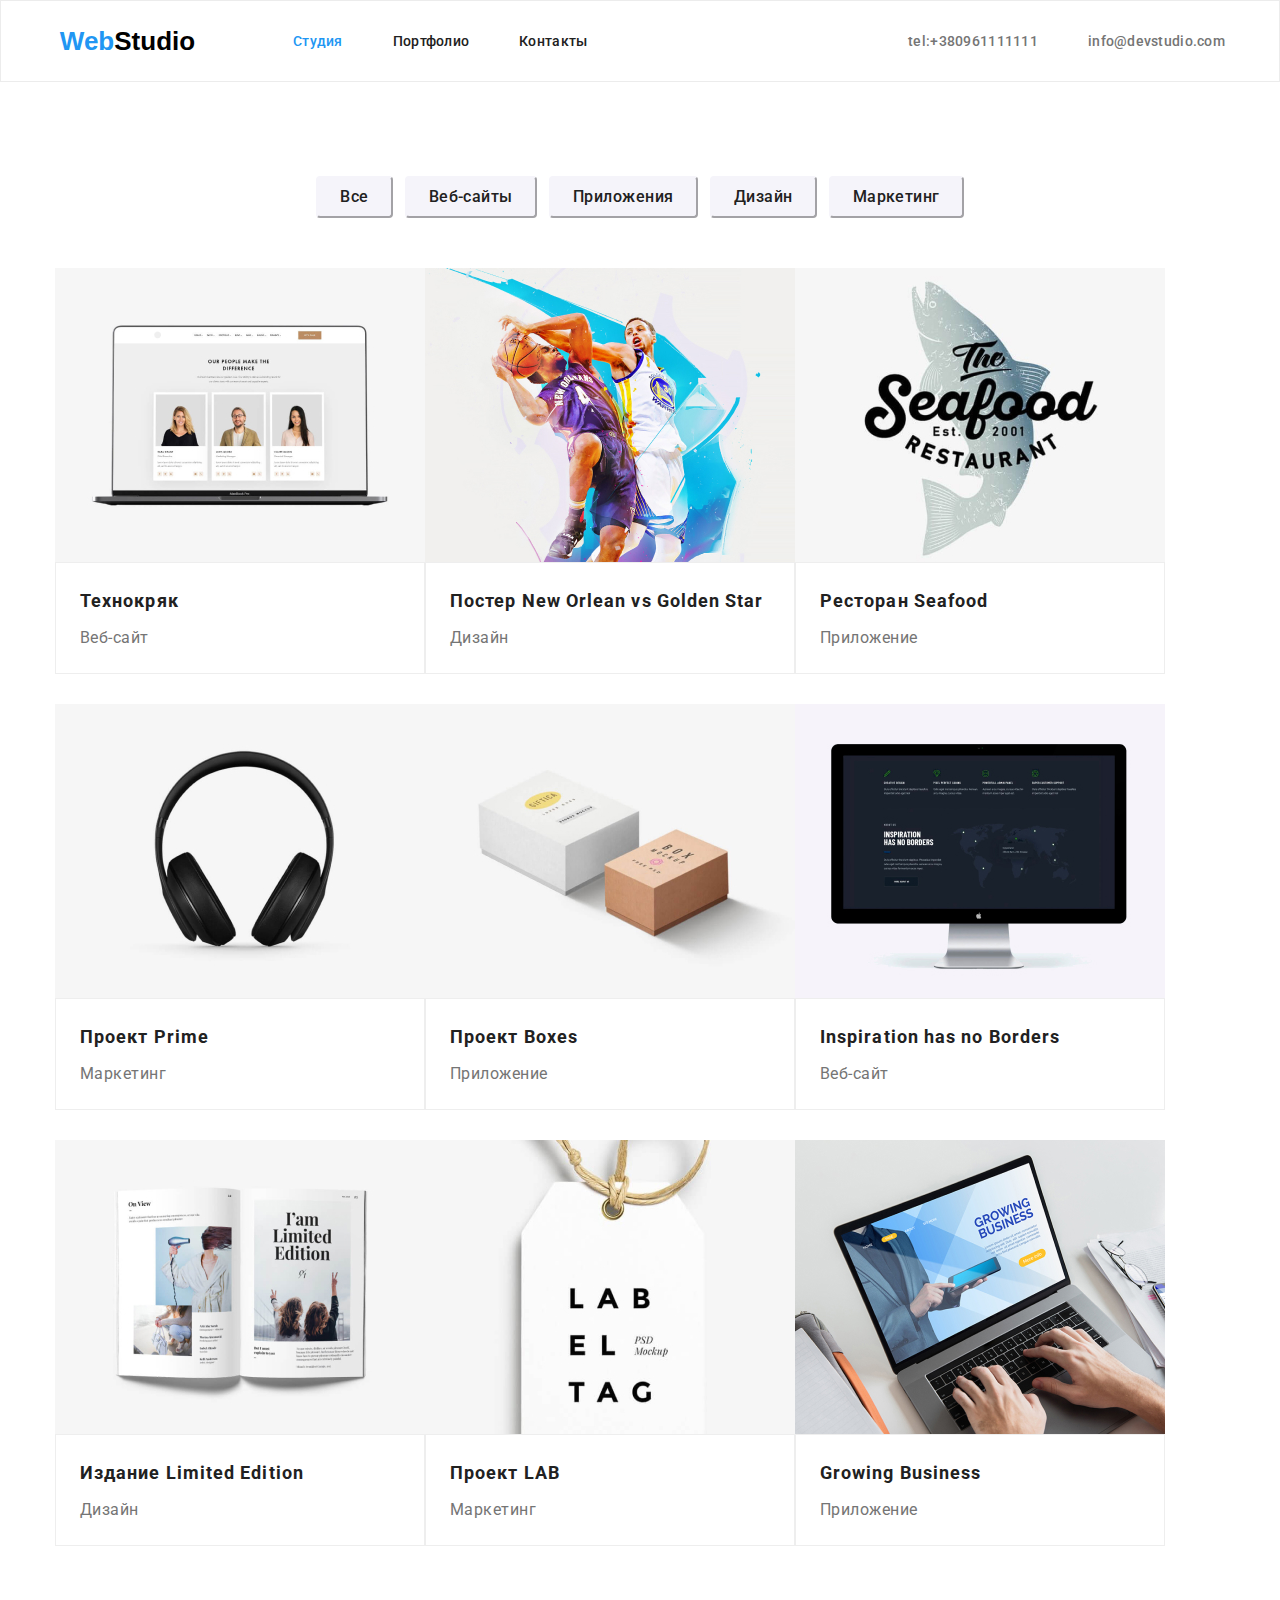
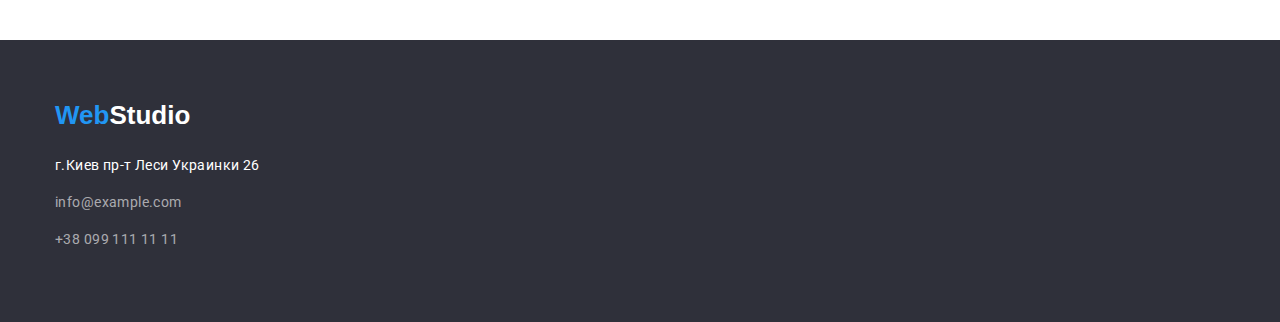
==== portfolio.html @ c56474a8 "перенос дз№3" ====
<!DOCTYPE html>
<html lang="en">

<head>
    <meta charset="UTF-8">
    <meta name="viewport" content="width=device-width, initial-scale=1.0">
    <title>Document</title>
    <link rel="stylesheet"
        href="https://cdnjs.cloudflare.com/ajax/libs/modern-normalize/1.0.0/modern-normalize.min.css">
    <link rel="preconnect" href="https://fonts.gstatic.com">
    <link
        href="https://fonts.googleapis.com/css2?family=Raleway:wght@700&family=Roboto:wght@400;500;700;900&display=swap"
        rel="stylesheet">
    <link rel="stylesheet" href="./CSS/styles.css">
</head>

<body>
    <header class="header">
        <div class="header-nav container">
            <div class="site-nav">
                <nav class="navigation">
                    <a class="logotype logotype-light-theme" href="./index.html"><span class="logo-web">Web</span>Studio</a>
                    <ul class="navigation-list list">
                        <li class="navigation-list-item">
                            <a class="navigation-list-link current" href="./index.html">Студия</a>
                        </li>
                        <li class="navigation-list-item">
                            <a class="navigation-list-link" href="./portfolio.html">Портфолио</a>
                        </li>
                        <li class="navigation-list-item">
                            <a class="navigation-list-link" href="#">Контакты</a>
                        </li>
                    </ul>
                </nav>
            </div>
            <div class="auth-nav">
                <a class="info" href="tel:+380961111111">tel:+380961111111</a>
                <a class="info" href="mailto:info@devstudio.com">info@devstudio.com</a>
            </div>
        </div>
    </header>
    <main class="main">
        <!--HERO-->
        <section class="buttons">
            <div class="nav-menu container">
                <nav class="nav-menu-btn">
                    <ul class="buttons-list list">
                        <li class="buttons-list-item">
                            <button type="button" class="buttons-list-item-btn">Все</button>
                        </li>
                        <li class="buttons-list-item">
                            <button type="button" class="buttons-list-item-btn">Веб-сайты</button>
                        </li>
                        <li class="buttons-list-item">
                            <button type="button" class="buttons-list-item-btn">Приложения</button>
                        </li>
                        <li class="buttons-list-item">
                            <button type="button" class="buttons-list-item-btn">Дизайн</button>
                        </li>
                        <li class="buttons-list-item">
                            <button type="button" class="buttons-list-item-btn">Маркетинг</button>
                        </li>
                    </ul>
                </nav>
            </div>
        </section>

        <!--Projects-->
        <section class="projects">
            <div class="container">
                <ul class="projects-list list">
                    <li class="projects-list-item">
                        <a class="link" href="#">
                            <img class="projects-list-item-img" src="./images/Projects/imgproject1.jpg" alt="Фото наших разработчиков">
                            <div class="projects-inbox">
                                <h2 class="projects-title">Технокряк</h2>
                                <p class="projects-text">Веб-сайт</p>
                            </div>
                        </a>
                    </li>
                    <li class="projects-list-item">
                        <a class="link" href="#">
                            <img class="projects-list-item-img" src="./images/Projects/imgProject2.jpg" alt="Баскетболист выхватывет мяч">
                            <div class="projects-inbox">
                                <h2 class="projects-title">Постер New Orlean vs Golden Star</h2>
                                <p class="projects-text">Дизайн</p>
                            </div> 
                        </a>
                    </li>
                    <li class="projects-list-item">
                        <a class="link" href="#">
                            <img class="projects-list-item-img" src="./images/Projects/imgProject3.jpg" alt="Логотип ресторана">
                            <div class="projects-inbox">
                                <h2 class="projects-title">Ресторан Seafood</h2>
                                <p class="projects-text">Приложение</p>
                            </div>
                        </a>
                    </li>
                    <li class="projects-list-item">
                        <a class="link" href="#">
                            <img class="projects-list-item-img" src="./images/Projects/imgProject4.jpg" alt="Наушники">
                            <div class="projects-inbox">
                                <h2 class="projects-title">Проект Prime</h2>
                                <p class="projects-text">Маркетинг</p>
                            </div>
                        </a>
                    </li>
                    <li class="projects-list-item">
                        <a class="link" href="#">
                            <img class="projects-list-item-img" src="./images/Projects/imgProject5.jpg" alt="Фото коробков">
                            <div class="projects-inbox">
                                <h2 class="projects-title">Проект Boxes</h2>
                                <p class="projects-text">Приложение</p>
                            </div>
                        </a>
                    </li>
                    <li class="projects-list-item">
                        <a class="link" href="#">
                            <img class="projects-list-item-img" src="./images/Projects/imgProject6.jpg" alt="Фото монитора">
                            <div class="projects-inbox">
                                <h2 class="projects-title">Inspiration has no Borders</h2>
                                <p class="projects-text">Веб-сайт</p>
                            </div>
                        </a>
                    </li>
                    <li class="projects-list-item">
                        <a class="link" href="#">
                            <img class="projects-list-item-img" src="./images/Projects/imgProject7.jpg" alt="Открытая книга">
                            <div class="projects-inbox">
                                <h2 class="projects-title">Издание Limited Edition</h2>
                                <p class="projects-text">Дизайн</p>
                            </div>
                        </a>
                    </li>
                    <li class="projects-list-item">
                        <a class="link" href="#">
                            <img class="projects-list-item-img" src="./images/Projects/imgProject8.jpg" alt="Фото лэйбла">
                            <div class="projects-inbox">
                                <h2 class="projects-title">Проект LAB</h2>
                                <p class="projects-text">Маркетинг</p>
                            </div>
                        </a>
                    </li>
                    <li class="projects-list-item">
                        <a class="link" href="#">
                            <img class="projects-list-item-img" src="./images/Projects/imgProject9.jpg" alt="Работа на ноутбуке">
                            <div class="projects-inbox">
                                <h2 class="projects-title">Growing Business</h2>
                                <p class="projects-text">Приложение</p>
                            </div>
                        </a>
                    </li>
                </ul>
            </div>
            
        </section>
    </main>
    <footer class="footer">
        <div class="contact-info container">
            <a class="logotype logotype-dark-theme" href="#"><span class="logo-web">Web</span>Studio</a>
            <address class="address">
                <ul class="address-list list">
                    <li class="address-list-item">
                        <a class="address-list-item-link link" href="https://goo.gl/maps/BzRHqHWoNw8cr5Rj8"
                            target="blank">г.Киев
                            пр-т Леси Украинки 26</a>
                    </li>
                    <li class="address-list-item">
                        <a class="address-list-item-link-mail link" href="mailto:info@example.com">info@example.com</a>
                    </li>
                    <li class="address-list-item">
                        <a class="address-list-item-link-tel link" href="tel:+380991111111">+38 099 111 11 11</a>
                    </li>
                </ul>
        </div>
    </footer>
</body>

</html>
---- CSS/styles.css ----
:root {
  --text-font: "Roboto", sans-serif;
  --logo-font: "Relaway", sans-serif;
  --accent-color: #2196f3;
  --main-color: #757575;
  --title-color: #212121;
  --white-text-color: #ffffff;
}
body {
  background-color: var(--white-text-color);
  font-family: var(--text-font);
  font-style: normal;
}
h1,
h2,
h3,
h4,
h5,
h6,
p {
  margin: 0;
  /* padding: 0; */
}

ul,
ol {
  margin: 0;
  padding: 0;
}

img {
  display: block;
}
.list {
  list-style: none;
}

.link {
  text-decoration: none;
}

/* Components */

.address {
  font-style: normal;
  color: var(--white-text-color);
}

/* logo */
.logotype {
  display: inline-block;
  width: 145px;
  font-family: var(--logo-font);
  font-weight: 700;
  font-size: 26px;
  line-height: 1.19;
  text-decoration: none;
  letter-spacing: 0.03 em;
  font-style: normal;
}
.header .logotype {
  margin-right: 93px;
}

.logo-web {
  color: var(--accent-color);
  font-style: normal;
}
.logotype-light-theme {
  color: #000000;
}
.logotype-dark-theme {
  color: var(--white-text-color);
}

/* header*/
.header {
  border: 1px solid #ececec;
}
.main {
  padding-top: 94px;
  padding-bottom: 94px;
}
.container {
  width: 1200px;
  padding-left: 15px;
  padding-right: 15px;
  margin: 0 auto;
  box-sizing: border-box;
}
.header-nav {
  text-align: center;
  display: flex;
}
.navigation {
  display: flex;
  align-items: center;
}
/*auth-nav */
.auth-nav {
  display: flex;
  align-items: center;
  margin-left: auto;
}
.auth-nav .info + .info {
  margin-left: 50px;
}
.navigation-list {
  display: flex;
}
.navigation-list-item:not(:last-child) {
  margin-right: 50px;
}
.info {
  display: block;
}
.navigation-list-item,
.info {
  padding-top: 32px;
  padding-bottom: 32px;
}
.navigation-list-link {
  display: block;
  font-family: var(--text-font);
  font-weight: 500;
  font-size: 14px;
  line-height: 1.143;
  letter-spacing: 0.02em;
  color: var(--title-color);
  text-decoration: none;
}
.navigation-list-link:hover,
.navigation-list-link:focus {
  color: var(--accent-color);
}
.navigation-list .navigation-list-link.current {
  color: var(--accent-color);
}

.header .info {
  display: block;
  font-family: var(--text-font);
  font-weight: 500;
  font-size: 14px;
  line-height: 1.143;
  text-decoration: none;
  letter-spacing: 0.02em;
  color: var(--main-color);
}
.info:hover,
.info:focus {
  color: var(--accent-color);
}

.address-list-item-link {
  font-family: var(--text-font);
  font-style: normal;
  font-weight: 400;
  font-size: 14px;
  line-height: 2;
  letter-spacing: 0.03em;
  color: var(--white-text-color);
}
.address-list-item-link-mail,
.address-list-item-link-tel {
  font-family: var(--text-font);
  font-style: normal;
  font-weight: 400;
  font-size: 14px;
  line-height: 2;
  text-decoration: none;
  letter-spacing: 0.03em;
  color: rgba(255, 255, 255, 0.6);
}

/* Components end */

/* hero*/
.hero {
  /* display: flex; */
  padding-top: 200px;
  padding-bottom: 200px;
  background-color: #2f303a;
}
.hero .container {
  display: flex;
  justify-content: center;
}

.hero-side {
  display: inline-block;
  text-align: center;
}
.title {
  margin-bottom: 30px;
  width: 696px;
  font-family: var(--text-font);
  font-weight: 900;
  font-size: 44px;
  line-height: 1.364;
  text-align: center;
  letter-spacing: 0.06em;
  text-transform: uppercase;
  color: var(--white-text-color);
}

.modal-btn {
  padding: 10px 32px;
  width: 200px;
  display: inline-block;
  min-width: 200px;
  text-align: center;
  font-family: var(--text-font);
  font-weight: 700;
  font-size: 16px;
  line-height: 1.875;
  box-shadow: 0px 4px 4px rgba(0, 0, 0, 0.15);
  border-radius: 4px;
  color: var(--white-text-color);
  background: var(--accent-color);
  cursor: pointer;
}

/* items */
.items {
  padding: 94px 0;
}
.items-list {
  margin-bottom: 94px;
  display: flex;
  min-width: 1170px;
}

.items-list-item {
  width: 270px;
}
.items-list-item:not(:last-child) {
  margin-right: 30px;
}
.items-title {
  margin-bottom: 10px;
  font-family: var(--text-font);
  font-weight: 700;
  font-size: 14px;
  line-height: 1.143;
  letter-spacing: 0.03em;
  text-transform: uppercase;
  color: var(--title-color);
}
.items-text {
  font-family: var(--text-font);
  font-weight: 400;
  font-size: 14px;
  line-height: 1.71;
  letter-spacing: 0.03em;
  color: var(--main-color);
}

/* about us */
.about-us {
  padding-bottom: 94px;
}
.about-us-title,
.our-team-title {
  font-family: var(--text-font);
  font-weight: 700;
  font-size: 36px;
  line-height: 1.167;

  letter-spacing: 0.03em;
  color: var(--title-color);
}
.about-us-list {
  display: flex;
  margin-bottom: 94px;
}
.about-us-list-item:not(:last-child) {
  margin-right: 30px;
}
.about-us-title {
  justify-content: center;
  text-align: center;
  min-width: 376px;
  margin-bottom: 50px;
}

/* our team */
.our-team {
  background-color: #f5f4fa;
}
.our-team-guys {
  padding-top: 94px;
  padding-bottom: 94px;
}
.our-team-title {
  margin-bottom: 50px;
  text-align: center;
}
.our-team-list {
  display: flex;
  justify-content: space-between;
}
.our-team-list-item {
  width: 270px;
}
.our-team-text {
  text-align: center;
  padding-top: 30px;
  padding-bottom: 30px;
  background-color: #fff;
}
.our-team-title-names {
  margin-bottom: 10px;
}
.our-team-positions {
  font-family: var(--text-font);
  font-weight: normal;
  font-size: 16px;
  line-height: 1.188;
  letter-spacing: 0.03em;
  color: var(--main-color);
}

/* hero portfolio */
.buttons-list-item-btn {
  padding: 6px 22px;
  display: inline-block;
  text-align: center;
  font-family: var(--text-font);
  font-weight: 500;
  font-size: 16px;
  line-height: 1.625;
  letter-spacing: 0.03em;
  color: var(--title-color);
  cursor: pointer;
  background: #f5f4fa;
  border-radius: 4px;
  border-color: #f5f4fa;
}
.buttons-list-item-btn:hover,
.buttons-list-item-btn:focus {
  color: #ffffff;
  background: var(--accent-color);
  box-shadow: 0px 3px 1px rgba(0, 0, 0, 0.1), 0px 1px 2px rgba(0, 0, 0, 0.08),
    0px 2px 2px rgba(0, 0, 0, 0.12);
}

/* projects Portfolio */

.projects-title {
  margin-bottom: 4px;
  font-family: var(--text-font);
  font-weight: 700;
  font-size: 18px;
  line-height: 2;
  letter-spacing: 0.06em;
  color: var(--title-color);
}
.projects-text {
  font-family: var(--text-font);
  font-weight: 400;
  font-size: 16px;
  line-height: 1.875;
  letter-spacing: 0.03em;
  color: var(--main-color);
}
.projects-list {
  display: flex;
  flex-wrap: wrap;
}
.projects-list-item {
  width: calc((100%-60px) / 3);
}
.projects-list-item:nth-child(3n) {
  margin-right: 0;
}
.projects-list-item:not(:nth-last-child(-n + 3)) {
  margin-bottom: 30px;
}
.projects-inbox {
  width: 370px;
  padding: 20px 24px;
  background: #ffffff;
  border: 1px solid #eeeeee;
  box-sizing: border-box;
}

/* footer */

.footer {
  padding-top: 60px;
  padding-bottom: 60px;
  background-color: #2f303a;
}

.logotype.logotype-dark-theme {
  display: inline-block;
  margin-bottom: 20px;
}
.address-list-item {
  min-width: 231px;
  margin-bottom: 9px;
}
/* Hero Portfolio*/

.buttons .container {
  display: flex;
  display: block;
}
.nav-menu {
  text-align: center;
}
.buttons-list {
  display: block;
  margin-bottom: 50px;
}
.buttons-list-item {
  display: inline-block;
}
.buttons-list-item:not(:last-child) {
  margin-right: 8px;
}
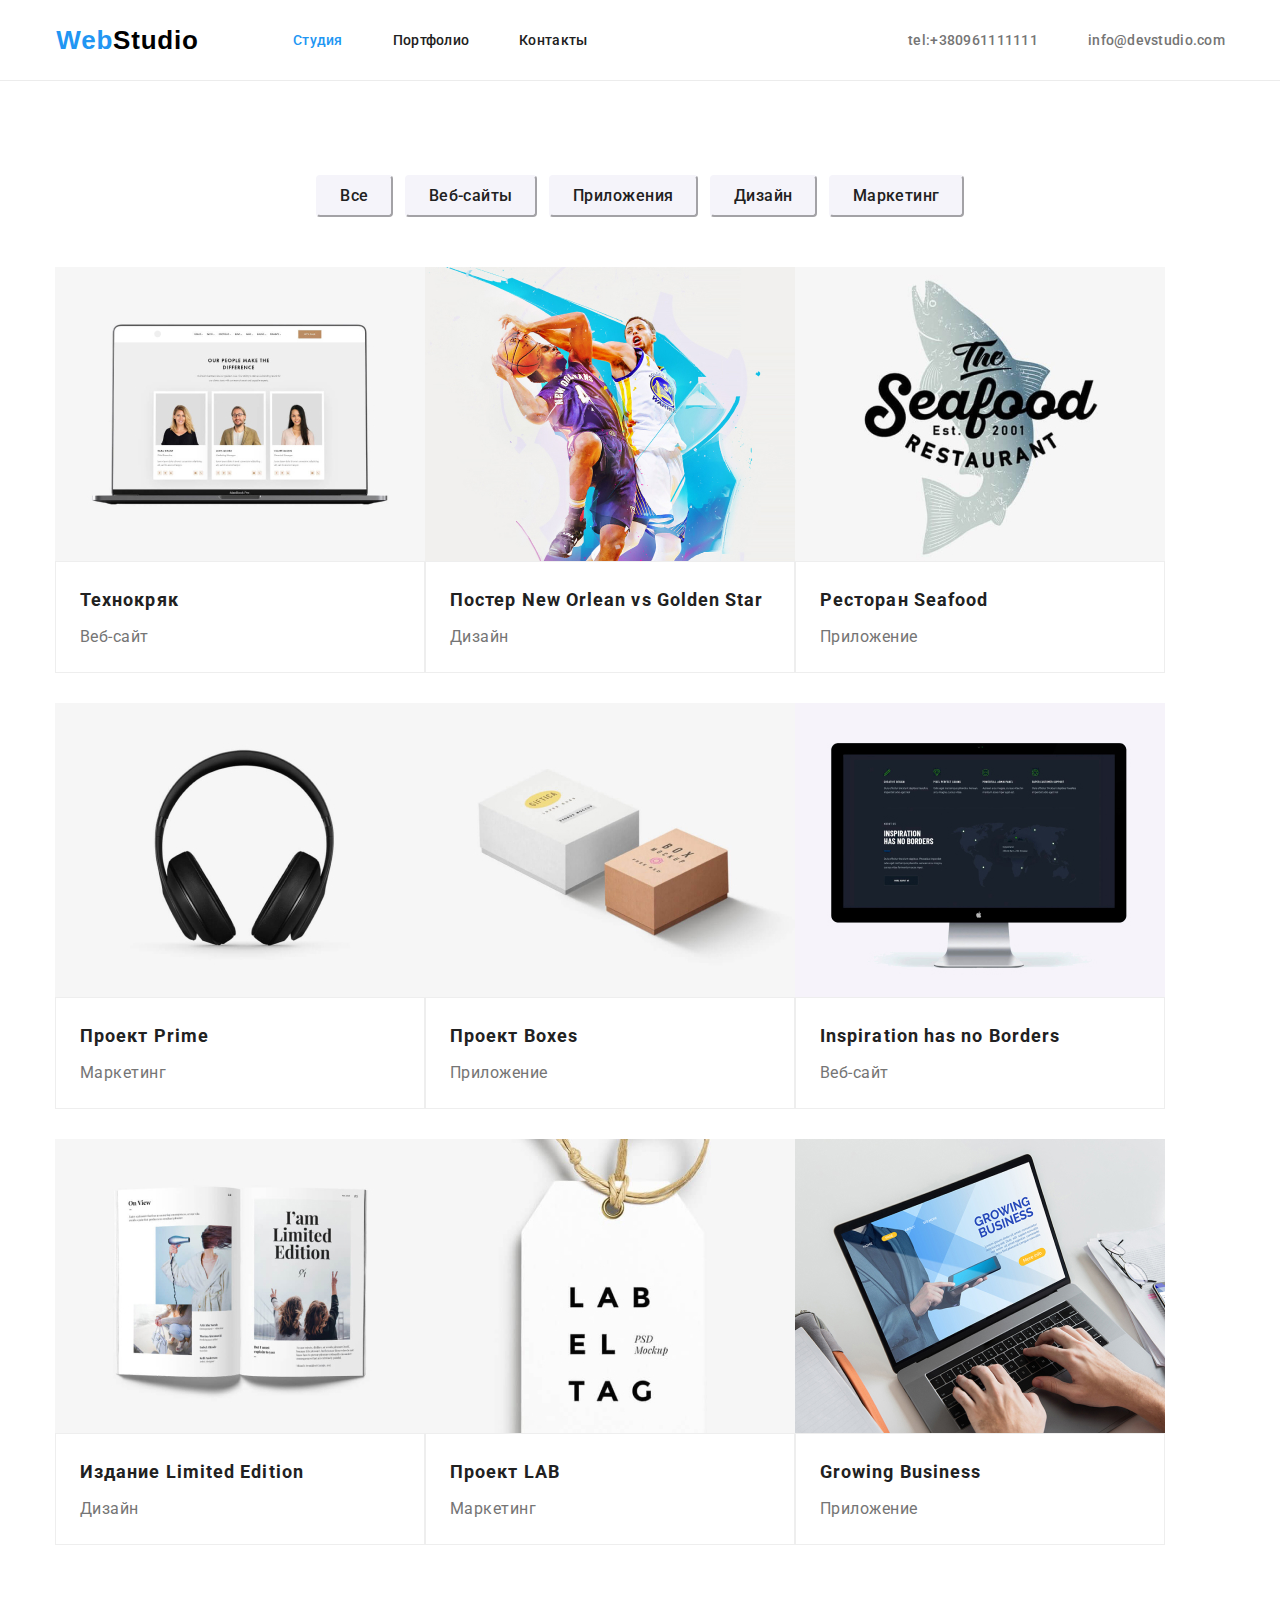
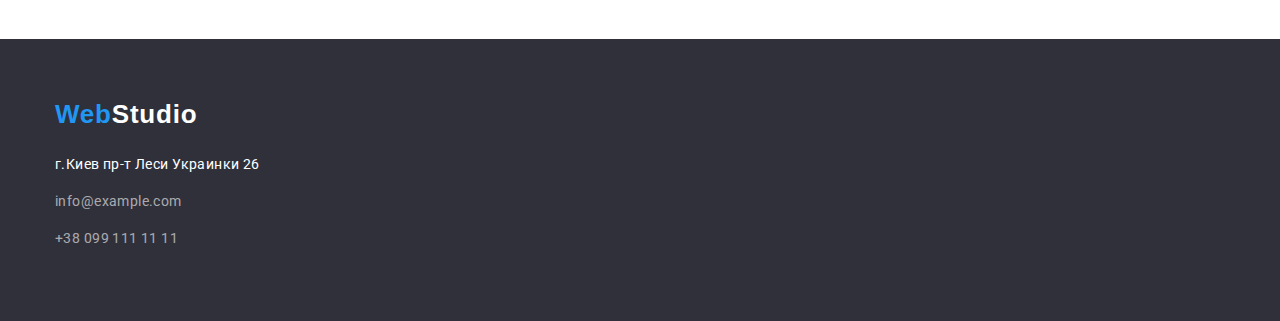
==== commit 58fcba61: "add from 3 repository" ====
--- a/portfolio.html
+++ b/portfolio.html
@@ -41,7 +41,7 @@
     </header>
     <main class="main">
         <!--HERO-->
-        <section class="buttons">
+        <section class="projects">
             <div class="nav-menu container">
                 <nav class="nav-menu-btn">
                     <ul class="buttons-list list">
@@ -63,10 +63,7 @@
                     </ul>
                 </nav>
             </div>
-        </section>
-
-        <!--Projects-->
-        <section class="projects">
+    
             <div class="container">
                 <ul class="projects-list list">
                     <li class="projects-list-item">
--- a/CSS/styles.css
+++ b/CSS/styles.css
@@ -55,7 +55,7 @@
   font-size: 26px;
   line-height: 1.19;
   text-decoration: none;
-  letter-spacing: 0.03 em;
+  letter-spacing: 0.03em;
   font-style: normal;
 }
 .header .logotype {
@@ -75,7 +75,7 @@
 
 /* header*/
 .header {
-  border: 1px solid #ececec;
+  border-bottom: 1px solid #ececec;
 }
 .main {
   padding-top: 94px;
@@ -114,7 +114,7 @@
 .info {
   display: block;
 }
-.navigation-list-item,
+.navigation-list-link,
 .info {
   padding-top: 32px;
   padding-bottom: 32px;
@@ -226,7 +226,6 @@
   padding: 94px 0;
 }
 .items-list {
-  margin-bottom: 94px;
   display: flex;
   min-width: 1170px;
 }
@@ -272,7 +271,6 @@
 }
 .about-us-list {
   display: flex;
-  margin-bottom: 94px;
 }
 .about-us-list-item:not(:last-child) {
   margin-right: 30px;
@@ -302,12 +300,13 @@
 }
 .our-team-list-item {
   width: 270px;
+  box-shadow: 0px 1px 3px rgba(0, 0, 0, 0.12), 0px 1px 1px rgba(0, 0, 0, 0.14),
+    0px 2px 1px rgba(0, 0, 0, 0.2);
+  background-color: #fff;
 }
 .our-team-text {
   text-align: center;
-  padding-top: 30px;
-  padding-bottom: 30px;
-  background-color: #fff;
+  padding: 30px 32px;
 }
 .our-team-title-names {
   margin-bottom: 10px;
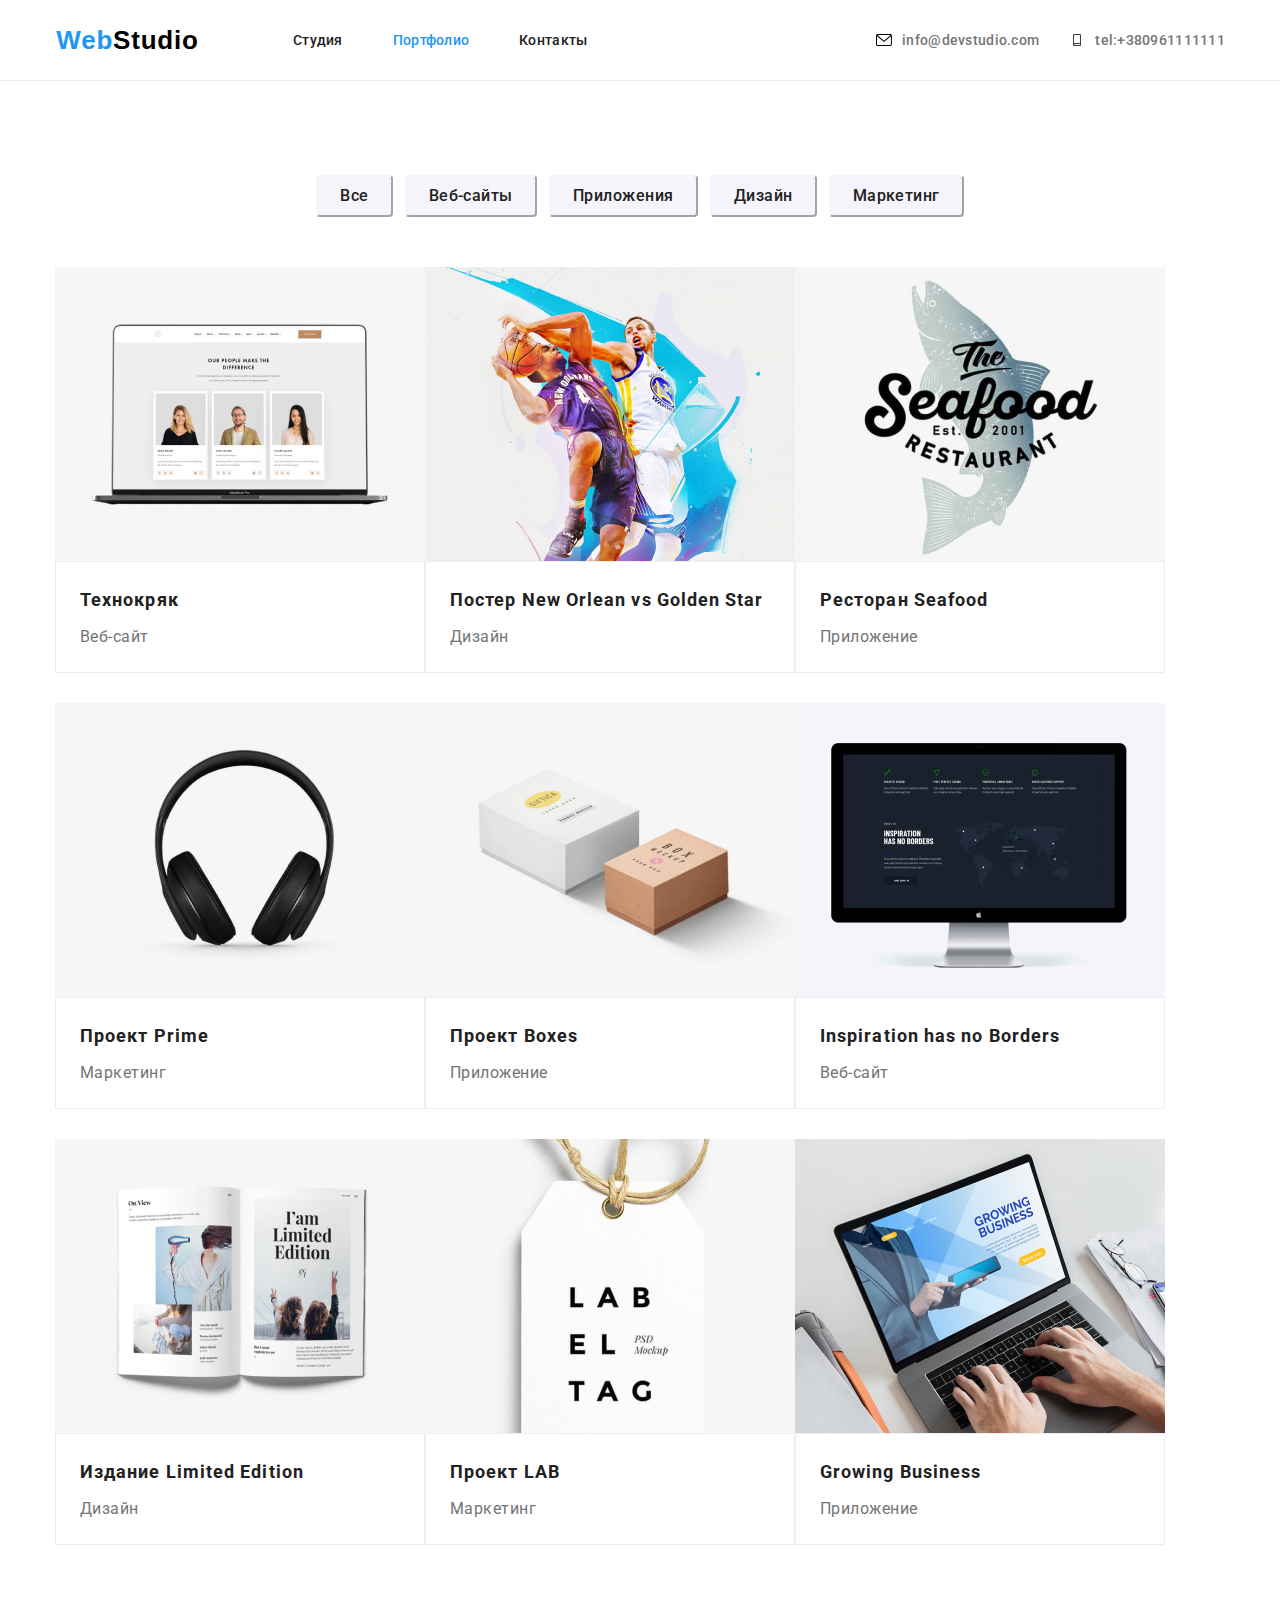
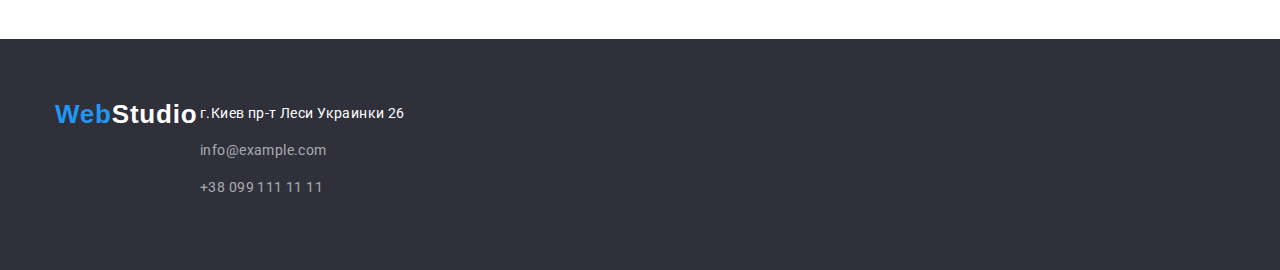
==== commit 78e2782d: "add current and auth-nav" ====
--- a/portfolio.html
+++ b/portfolio.html
@@ -22,10 +22,10 @@
                     <a class="logotype logotype-light-theme" href="./index.html"><span class="logo-web">Web</span>Studio</a>
                     <ul class="navigation-list list">
                         <li class="navigation-list-item">
-                            <a class="navigation-list-link current" href="./index.html">Студия</a>
+                            <a class="navigation-list-link" href="./index.html">Студия</a>
                         </li>
                         <li class="navigation-list-item">
-                            <a class="navigation-list-link" href="./portfolio.html">Портфолио</a>
+                            <a class="navigation-list-link current" href="./portfolio.html">Портфолио</a>
                         </li>
                         <li class="navigation-list-item">
                             <a class="navigation-list-link" href="#">Контакты</a>
@@ -34,8 +34,20 @@
                 </nav>
             </div>
             <div class="auth-nav">
-                <a class="info" href="tel:+380961111111">tel:+380961111111</a>
-                <a class="info" href="mailto:info@devstudio.com">info@devstudio.com</a>
+                <ul class="auth-nav-list">
+                    <li class="auth-nav-item link">
+                        <svg class="contacts-icon">
+                            <use href="./sprite-2.svg#icon-envelope-hover-1" class="envelope"></use>
+                        </svg>
+                        <a class="info mail" href="mailto:info@devstudio.com">info@devstudio.com</a>
+                    </li>
+                    <li class="auth-nav-item link">
+                        <svg class="contacts-icon">
+                            <use href="./sprite-2.svg#icon-smartphone-1" class="phone"></use>
+                        </svg>
+                        <a class="info tel" href="tel:+380961111111">tel:+380961111111</a>
+                    </li>
+                </ul>
             </div>
         </div>
     </header>
--- a/CSS/styles.css
+++ b/CSS/styles.css
@@ -48,7 +48,7 @@
 
 /* logo */
 .logotype {
-  display: inline-block;
+  display: block;
   width: 145px;
   font-family: var(--logo-font);
   font-weight: 700;
@@ -97,14 +97,39 @@
   align-items: center;
 }
 /*auth-nav */
+
 .auth-nav {
+  margin-left: auto;
+}
+.auth-nav-list {
+  display: flex;
+}
+
+.auth-nav-item {
   display: flex;
   align-items: center;
   margin-left: auto;
 }
-.auth-nav .info + .info {
-  margin-left: 50px;
-}
+
+.contacts-icon {
+  width: 16px;
+  height: 12px;
+  margin-right: 10px;
+}
+
+.auth-nav-item:hover > svg,
+.auth-nav-item:focus > svg {
+  fill: var(--accent-color);
+}
+
+.auth-nav .auth-nav-item + .auth-nav-item {
+  margin-left: 30px;
+}
+
+/* .auth-nav .info + .info {
+  margin-left: 50px; 
+} */
+
 .navigation-list {
   display: flex;
 }
@@ -114,6 +139,22 @@
 .info {
   display: block;
 }
+
+/* .tel::before {
+  content: "";
+  width: 16px;
+  height: 12px;
+  background-image: url("/images/sprite.svg#icon-envelope-hover-1");
+  background-size: contain;
+  display: inline-block;
+  background-repeat: no-repeat;
+  margin-right: 10px;
+}
+
+.tel:hover::before {
+  background-image: url("/images/sprite.svg#icon-envelope-hover-2");
+} */
+
 .navigation-list-link,
 .info {
   padding-top: 32px;
@@ -182,6 +223,21 @@
   padding-bottom: 200px;
   background-color: #2f303a;
 }
+
+.overlay {
+  display: flex;
+  height: 600px;
+  min-width: 1600px;
+  margin-left: auto;
+  margin-right: auto;
+  background-repeat: no-repeat;
+  background-image: linear-gradient(
+      to right,
+      rgba(47, 48, 58, 0.4),
+      rgba(47, 48, 58, 0.4)
+    ),
+    url(/images/герой.jpg);
+}
 .hero .container {
   display: flex;
   justify-content: center;
@@ -233,10 +289,46 @@
 .items-list-item {
   width: 270px;
 }
-.items-list-item:not(:last-child) {
+
+.items-list {
+  display: flex;
+  margin-right: -30px;
+  margin-bottom: -30px;
+}
+.items-list-item {
   margin-right: 30px;
-}
-.items-title {
+  margin-bottom: 30px;
+  flex-basis: calc(100% / 4-30);
+}
+
+.items-list-item::before {
+  content: "";
+  display: block;
+  height: 120px;
+  background: #f5f4fa;
+  border-radius: 4px;
+  background-repeat: no-repeat;
+  background-position: center;
+  background-size: 70px;
+}
+
+.icon-antenna::before {
+  background-image: url(../images/antenna\ .png);
+}
+
+.icon-clock::before {
+  background-image: url(../images/clock\ .png);
+}
+
+.icon-diagram::before {
+  background-image: url(../images/diagram\ .png);
+}
+
+.icon-astronaut::before {
+  background-image: url(../images/astronaut\ .png);
+}
+
+.icon-antenna .items-title {
   margin-bottom: 10px;
   font-family: var(--text-font);
   font-weight: 700;
@@ -312,12 +404,60 @@
   margin-bottom: 10px;
 }
 .our-team-positions {
+  margin-bottom: 16px;
   font-family: var(--text-font);
   font-weight: normal;
   font-size: 16px;
   line-height: 1.188;
   letter-spacing: 0.03em;
   color: var(--main-color);
+}
+
+.icon-list {
+  display: flex;
+  width: 206px;
+  height: 44px;
+  margin-right: -10px;
+  margin-bottom: -30px;
+}
+.icon-list-item {
+  display: inline-block;
+  display: flex;
+  text-decoration: none;
+}
+.icon-list:nth-child(4n) {
+  margin-right: 0;
+}
+.icon-list:nth-last-child(-n + 4) {
+  margin-bottom: 0px;
+}
+.icon-list-item {
+  margin-right: 10px;
+  flex-basis: calc(100% / 4-30);
+}
+
+.icon-link {
+  width: 44px;
+  height: 44px;
+  display: flex;
+  color: var(--main-color);
+  text-align: center;
+  justify-content: center;
+  align-items: center;
+  background-color: var(--white-text-color);
+  border-radius: 50%;
+}
+
+.icon-link:hover,
+.icon-link:focus {
+  background-color: var(--accent-color);
+  color: var(--white-text-color);
+}
+.icon-img {
+  display: flex;
+  fill: currentColor;
+  height: 20px;
+  width: 20px;
 }
 
 /* hero portfolio */
@@ -392,14 +532,46 @@
   background-color: #2f303a;
 }
 
+.footer .container {
+  display: flex;
+}
+
+.contact-info {
+  display: flex;
+}
+
 .logotype.logotype-dark-theme {
   display: inline-block;
   margin-bottom: 20px;
 }
+
 .address-list-item {
   min-width: 231px;
   margin-bottom: 9px;
 }
+/* footer-icons */
+.footer-title {
+  color: var(--white-text-color);
+  margin-bottom: 30px;
+}
+
+.footer-icons {
+  margin-left: 70px;
+  padding-top: 76px;
+  padding-bottom: 96px;
+  width: 206px;
+}
+.icon-link .dark-them {
+  color: var(--white-text-color);
+}
+.icon-list-item .dark-them {
+  background-color: rgba(255, 255, 255, 0.1);
+  box-shadow: 0px 4px 4px rgba(0, 0, 0, 0.25);
+}
+.icon-list-item .dark-them-1 {
+  fill: var(--white-text-color);
+}
+
 /* Hero Portfolio*/
 
 .buttons .container {
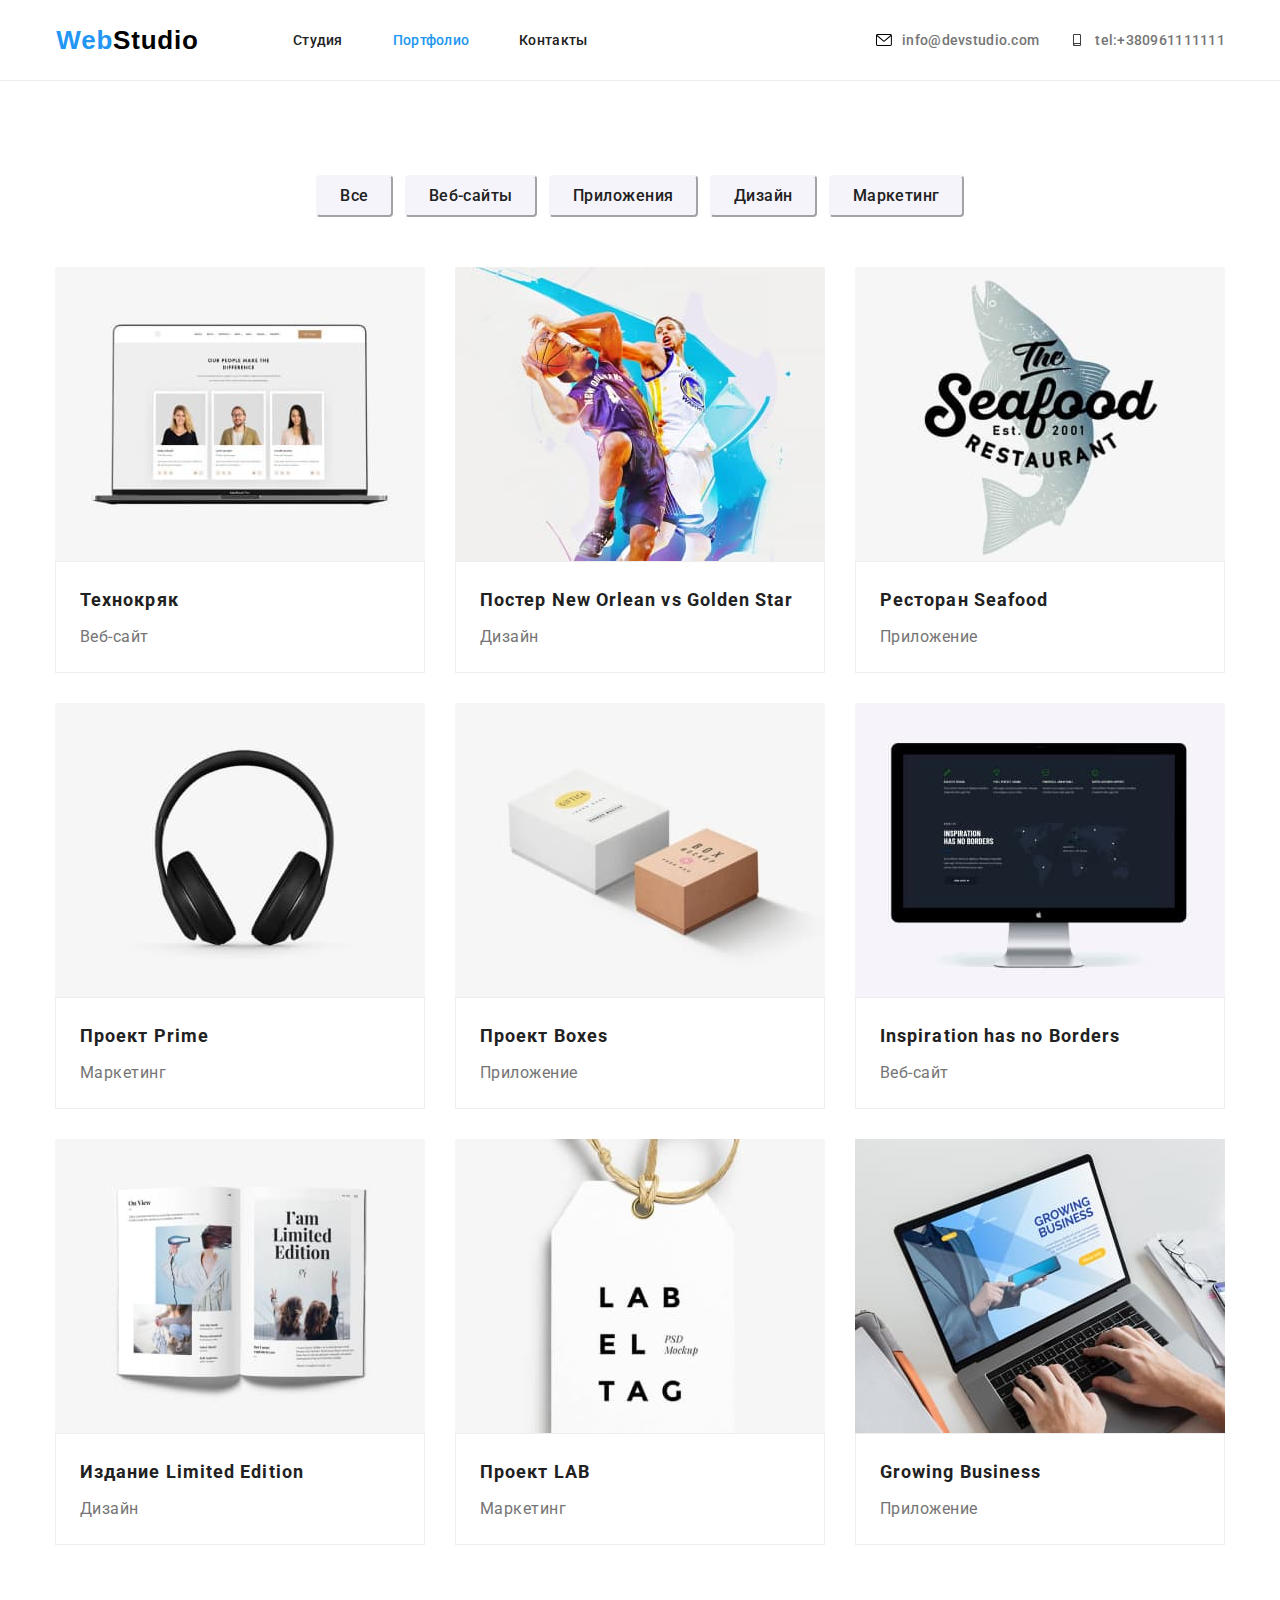
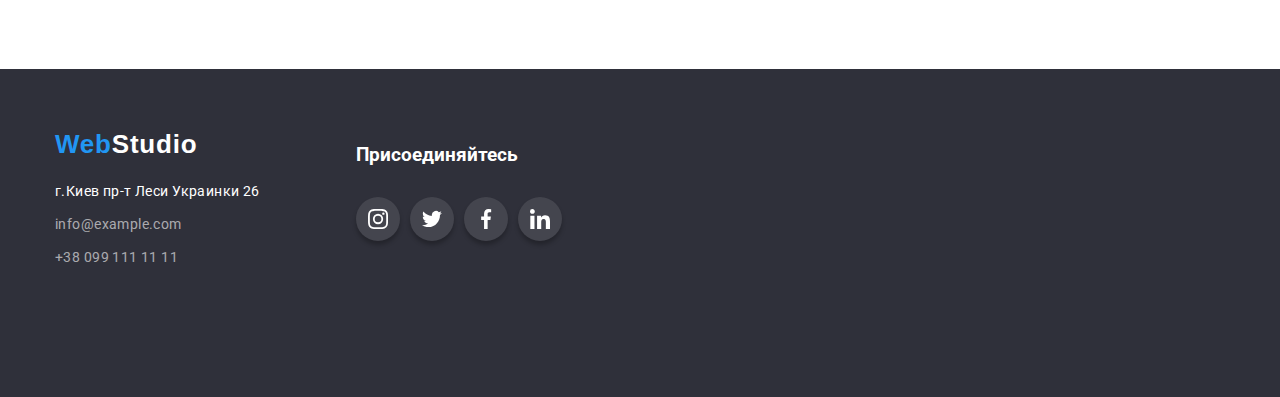
==== commit dcad7f6b: "не центрирован оверлэй" ====
--- a/portfolio.html
+++ b/portfolio.html
@@ -80,7 +80,7 @@
                 <ul class="projects-list list">
                     <li class="projects-list-item">
                         <a class="link" href="#">
-                            <img class="projects-list-item-img" src="./images/Projects/imgproject1.jpg" alt="Фото наших разработчиков">
+                            <img class="projects-list-item-img" src="./images/Projects/imgproject1-о.jpg" alt="Фото наших разработчиков">
                             <div class="projects-inbox">
                                 <h2 class="projects-title">Технокряк</h2>
                                 <p class="projects-text">Веб-сайт</p>
@@ -89,7 +89,7 @@
                     </li>
                     <li class="projects-list-item">
                         <a class="link" href="#">
-                            <img class="projects-list-item-img" src="./images/Projects/imgProject2.jpg" alt="Баскетболист выхватывет мяч">
+                            <img class="projects-list-item-img" src="./images/Projects/imgProject2-о.jpg" alt="Баскетболист выхватывет мяч">
                             <div class="projects-inbox">
                                 <h2 class="projects-title">Постер New Orlean vs Golden Star</h2>
                                 <p class="projects-text">Дизайн</p>
@@ -98,7 +98,7 @@
                     </li>
                     <li class="projects-list-item">
                         <a class="link" href="#">
-                            <img class="projects-list-item-img" src="./images/Projects/imgProject3.jpg" alt="Логотип ресторана">
+                            <img class="projects-list-item-img" src="./images/Projects/imgProject3-о.jpg" alt="Логотип ресторана">
                             <div class="projects-inbox">
                                 <h2 class="projects-title">Ресторан Seafood</h2>
                                 <p class="projects-text">Приложение</p>
@@ -107,7 +107,7 @@
                     </li>
                     <li class="projects-list-item">
                         <a class="link" href="#">
-                            <img class="projects-list-item-img" src="./images/Projects/imgProject4.jpg" alt="Наушники">
+                            <img class="projects-list-item-img" src="./images/Projects/imgProject4-о.jpg" alt="Наушники">
                             <div class="projects-inbox">
                                 <h2 class="projects-title">Проект Prime</h2>
                                 <p class="projects-text">Маркетинг</p>
@@ -116,7 +116,7 @@
                     </li>
                     <li class="projects-list-item">
                         <a class="link" href="#">
-                            <img class="projects-list-item-img" src="./images/Projects/imgProject5.jpg" alt="Фото коробков">
+                            <img class="projects-list-item-img" src="./images/Projects/imgProject5-о.jpg" alt="Фото коробков">
                             <div class="projects-inbox">
                                 <h2 class="projects-title">Проект Boxes</h2>
                                 <p class="projects-text">Приложение</p>
@@ -125,7 +125,7 @@
                     </li>
                     <li class="projects-list-item">
                         <a class="link" href="#">
-                            <img class="projects-list-item-img" src="./images/Projects/imgProject6.jpg" alt="Фото монитора">
+                            <img class="projects-list-item-img" src="./images/Projects/imgProject6-о.jpg" alt="Фото монитора">
                             <div class="projects-inbox">
                                 <h2 class="projects-title">Inspiration has no Borders</h2>
                                 <p class="projects-text">Веб-сайт</p>
@@ -134,7 +134,7 @@
                     </li>
                     <li class="projects-list-item">
                         <a class="link" href="#">
-                            <img class="projects-list-item-img" src="./images/Projects/imgProject7.jpg" alt="Открытая книга">
+                            <img class="projects-list-item-img" src="./images/Projects/imgProject7-о.jpg" alt="Открытая книга">
                             <div class="projects-inbox">
                                 <h2 class="projects-title">Издание Limited Edition</h2>
                                 <p class="projects-text">Дизайн</p>
@@ -143,7 +143,7 @@
                     </li>
                     <li class="projects-list-item">
                         <a class="link" href="#">
-                            <img class="projects-list-item-img" src="./images/Projects/imgProject8.jpg" alt="Фото лэйбла">
+                            <img class="projects-list-item-img" src="./images/Projects/imgProject8-о.jpg" alt="Фото лэйбла">
                             <div class="projects-inbox">
                                 <h2 class="projects-title">Проект LAB</h2>
                                 <p class="projects-text">Маркетинг</p>
@@ -152,7 +152,7 @@
                     </li>
                     <li class="projects-list-item">
                         <a class="link" href="#">
-                            <img class="projects-list-item-img" src="./images/Projects/imgProject9.jpg" alt="Работа на ноутбуке">
+                            <img class="projects-list-item-img" src="./images/Projects/imgProject9-о.jpg" alt="Работа на ноутбуке">
                             <div class="projects-inbox">
                                 <h2 class="projects-title">Growing Business</h2>
                                 <p class="projects-text">Приложение</p>
@@ -165,22 +165,59 @@
         </section>
     </main>
     <footer class="footer">
-        <div class="contact-info container">
-            <a class="logotype logotype-dark-theme" href="#"><span class="logo-web">Web</span>Studio</a>
-            <address class="address">
-                <ul class="address-list list">
-                    <li class="address-list-item">
-                        <a class="address-list-item-link link" href="https://goo.gl/maps/BzRHqHWoNw8cr5Rj8"
-                            target="blank">г.Киев
-                            пр-т Леси Украинки 26</a>
-                    </li>
-                    <li class="address-list-item">
-                        <a class="address-list-item-link-mail link" href="mailto:info@example.com">info@example.com</a>
-                    </li>
-                    <li class="address-list-item">
-                        <a class="address-list-item-link-tel link" href="tel:+380991111111">+38 099 111 11 11</a>
+        <div class="container">
+            <div class="contact-info">
+                <a class="logotype logotype-dark-theme" href="#"><span class="logo-web">Web</span>Studio</a>
+                <address class="address">
+                    <ul class="address-list list">
+                        <li class="address-list-item">
+                            <a class="address-list-item-link link" href="https://goo.gl/maps/BzRHqHWoNw8cr5Rj8"
+                                target="blank">г.Киев
+                                пр-т Леси Украинки 26</a>
+                        </li>
+                        <li class="address-list-item">
+                            <a class="address-list-item-link-mail link" href="mailto:info@example.com">info@example.com</a>
+                        </li>
+                        <li class="address-list-item">
+                            <a class="address-list-item-link-tel link" href="tel:+380991111111">+38 099 111 11 11</a>
+                        </li>
+                    </ul>
+                </address>
+            </div>
+    
+            <div class="footer-icons">
+                <h3 class="footer-title"> Присоединяйтесь </h3>
+                <ul class="icon-list">
+                    <li class="icon-list-item">
+                        <a class="icon-link dark-them" aria-label="инстаграм" href="#">
+                            <svg class="icon-img dark-them-1">
+                                <use href="./sprite-2.svg#icon-instagram"></use>
+                            </svg>
+                        </a>
+                    </li>
+                    <li class="icon-list-item">
+                        <a class="icon-link dark-them" aria-label="твиттер" href="#">
+                            <svg class="icon-img dark-them-1">
+                                <use href="./sprite-2.svg#icon-twitter"></use>
+                            </svg>
+                        </a>
+                    </li>
+                    <li class="icon-list-item">
+                        <a class="icon-link dark-them" aria-label="фейсбук" href="#">
+                            <svg class="icon-img dark-them-1">
+                                <use href="./sprite-2.svg#icon-facebook"></use>
+                            </svg>
+                        </a>
+                    </li>
+                    <li class="icon-list-item dark-them">
+                        <a class="icon-link dark-them" aria-label="линкедин" href="#">
+                            <svg class="icon-img dark-them-1">
+                                <use href="./sprite-2.svg#icon-linkedin"></use>
+                            </svg>
+                        </a>
                     </li>
                 </ul>
+            </div>
         </div>
     </footer>
 </body>
--- a/CSS/styles.css
+++ b/CSS/styles.css
@@ -217,7 +217,8 @@
 /* Components end */
 
 /* hero*/
-.hero {
+.hero,
+.hero-part {
   /* display: flex; */
   padding-top: 200px;
   padding-bottom: 200px;
@@ -226,6 +227,7 @@
 
 .overlay {
   display: flex;
+  margin: 0 auto;
   height: 600px;
   min-width: 1600px;
   margin-left: auto;
@@ -301,6 +303,17 @@
   flex-basis: calc(100% / 4-30);
 }
 
+.items-title {
+  margin-top: 30px;
+  margin-bottom: 10px;
+  font-family: var(--text-font);
+  font-weight: 700;
+  font-size: 14px;
+  line-height: 1.143;
+  letter-spacing: 0.03em;
+  text-transform: uppercase;
+}
+
 .items-list-item::before {
   content: "";
   display: block;
@@ -460,6 +473,63 @@
   width: 20px;
 }
 
+/* Our Clients */
+
+.our-clients .container {
+  display: flex;
+}
+.our-clients {
+  padding-top: 94px;
+  padding-bottom: 94px;
+}
+.our-clients-descr {
+  display: flex;
+  text-align: center;
+  display: inline-block;
+}
+
+.our-client-list {
+  display: flex;
+  margin-right: -30px;
+}
+.our-clients-item {
+  border-radius: 4px;
+  border: solid 1px var(--main-color);
+  display: inline-block;
+  display: flex;
+  text-decoration: none;
+  margin-right: 30px;
+  flex-basis: calc(100% / 6-150);
+  width: 170px;
+  height: 90px;
+}
+.our-clients-link {
+  color: var(--main-color);
+  background-color: var(--white-text-color);
+  display: flex;
+
+  width: 100%;
+  height: 100%;
+  border: solid 1px var(--main-color);
+}
+.our-clients-icon {
+  display: flex;
+  fill: currentColor;
+  align-items: center;
+  justify-content: center;
+  text-align: center;
+  margin: auto;
+}
+.our-clients-icon:hover,
+.our-clients-icon:focus {
+  color: var(--accent-color);
+}
+.our-clients-link:hover,
+.our-clients-link:focus {
+  border-color: var(--accent-color);
+  color: var(--accent-color);
+}
+
 /* hero portfolio */
 .buttons-list-item-btn {
   padding: 6px 22px;
@@ -508,7 +578,8 @@
   flex-wrap: wrap;
 }
 .projects-list-item {
-  width: calc((100%-60px) / 3);
+  margin-right: 30px;
+  margin-bottom: 30px;
 }
 .projects-list-item:nth-child(3n) {
   margin-right: 0;
@@ -516,10 +587,16 @@
 .projects-list-item:not(:nth-last-child(-n + 3)) {
   margin-bottom: 30px;
 }
+
+.projects-list-item:hover {
+  box-shadow: 0px 1px 1px rgba(0, 0, 0, 0.12), 0px 4px 4px rgba(0, 0, 0, 0.06),
+    1px 4px 6px rgba(0, 0, 0, 0.16);
+}
+
 .projects-inbox {
   width: 370px;
   padding: 20px 24px;
-  background: #ffffff;
+  background: var(--white-text-color);
   border: 1px solid #eeeeee;
   box-sizing: border-box;
 }
@@ -536,19 +613,33 @@
   display: flex;
 }
 
-.contact-info {
-  display: flex;
-}
-
 .logotype.logotype-dark-theme {
   display: inline-block;
   margin-bottom: 20px;
 }
 
-.address-list-item {
+.address-list-item:not(:last-child) {
   min-width: 231px;
   margin-bottom: 9px;
 }
+.address-list-item-link {
+  font-family: var(--text-font);
+  font-weight: 400;
+  font-size: 14px;
+  line-height: 1.714;
+  letter-spacing: 0.03em;
+  color: var(--text-color-accent);
+}
+.address-list-item-link-tel,
+.address-list-item-link-mail {
+  font-family: var(--text-font);
+  font-weight: 400;
+  font-size: 14px;
+  line-height: 1.714;
+  letter-spacing: 0.03em;
+  color: rgba(255, 255, 255, 0.6);
+}
+
 /* footer-icons */
 .footer-title {
   color: var(--white-text-color);
@@ -556,8 +647,9 @@
 }
 
 .footer-icons {
+  align-items: flex-start;
   margin-left: 70px;
-  padding-top: 76px;
+  padding-top: 16px;
   padding-bottom: 96px;
   width: 206px;
 }
@@ -572,6 +664,11 @@
   fill: var(--white-text-color);
 }
 
+.icon-list-item .dark-them:hover,
+.icon-list-item .dark-them:focus {
+  background-color: var(--accent-color);
+}
+
 /* Hero Portfolio*/
 
 .buttons .container {
